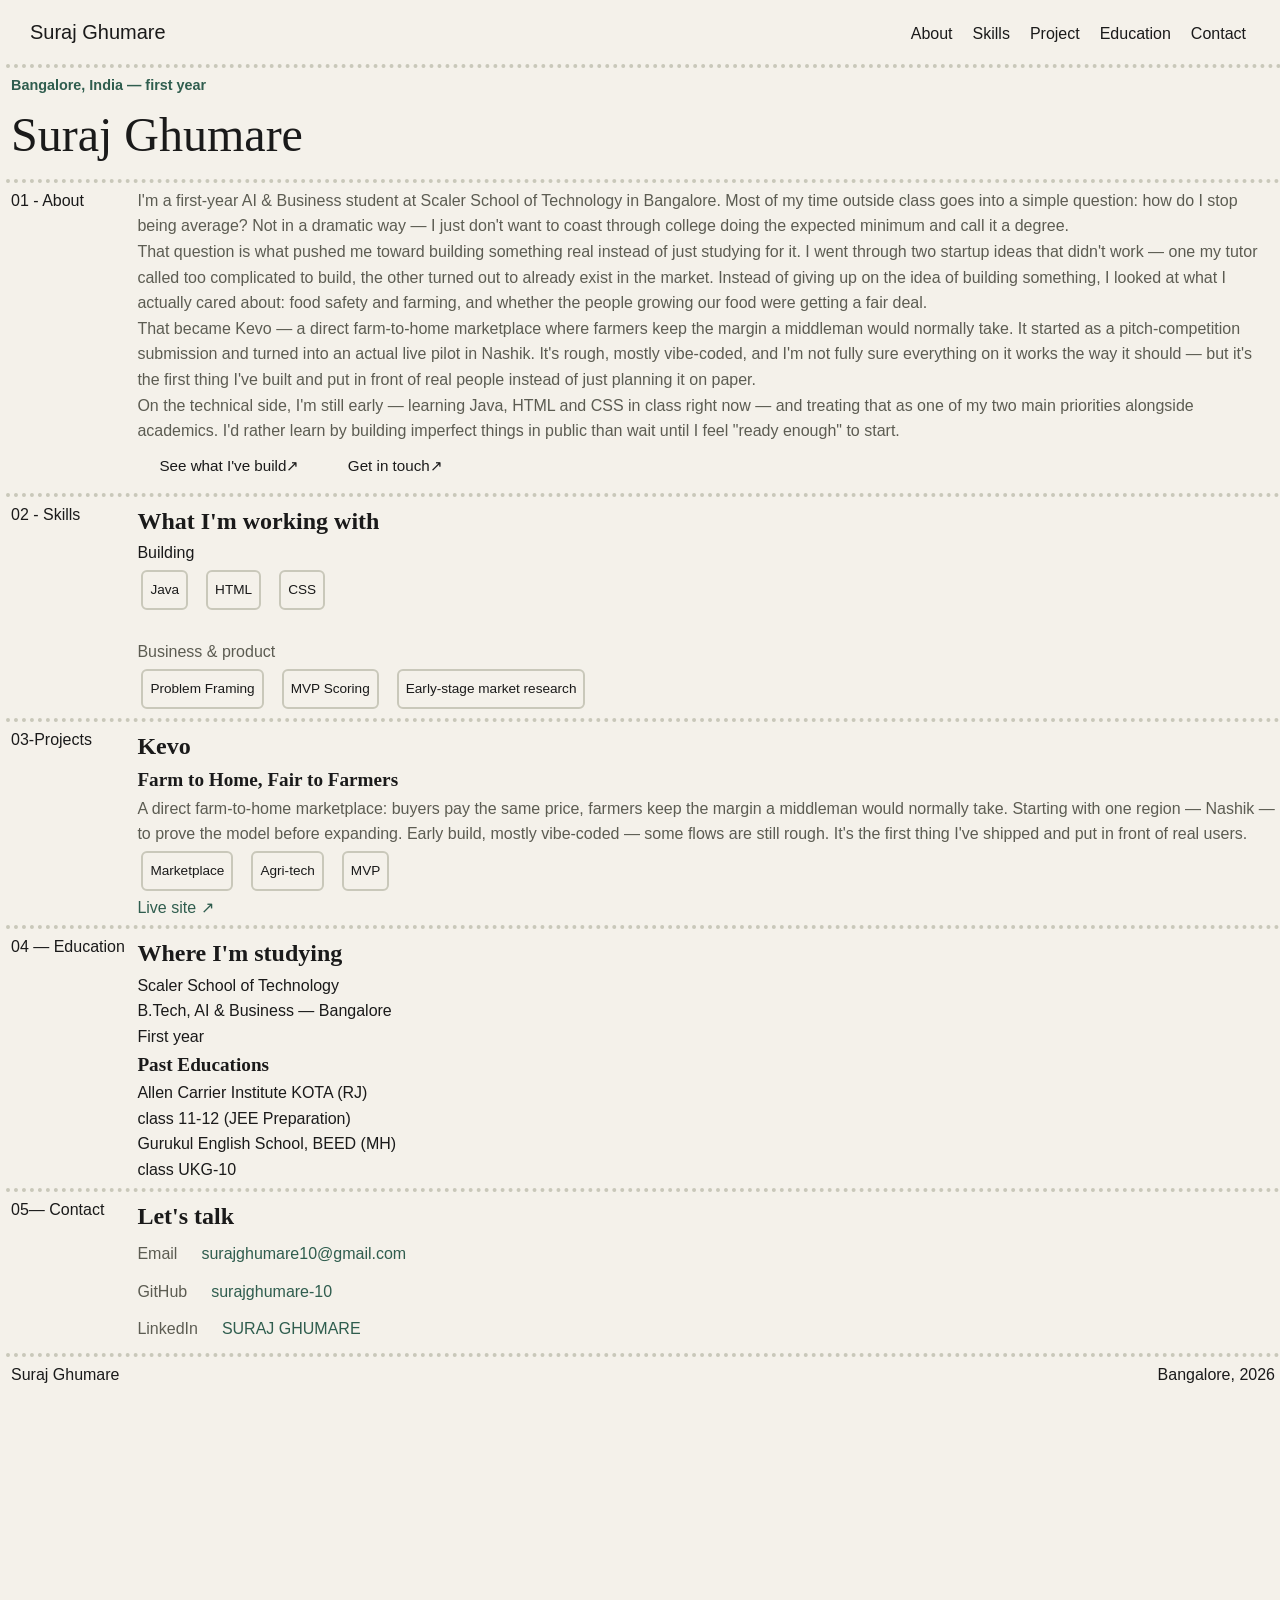
==== index.html @ 46ff794d "Add files via upload" ====
<!DOCTYPE html>
<html lang="en">

<head>
    <meta charset="UTF-8">
    <meta name="viewport" content="width=device-width, initial-scale=1.0">
    <title>SURAJ GHUMARE</title>
    <link rel="stylesheet" href="stylesheet.css">
    <link rel="icon" type="image/png" href="https://wallpapercave.com/wp/wp5206300.jpg">
</head>

<body>

    <header class="header">
        <nav>Suraj Ghumare</nav>
        <nav>
            <div><a href="#About">About</a></div>
            <div><a href="#Skills">Skills</a></div>
            <div><a href="#Project">Project</a></div>
            <div><a href="#Education">Education</a></div>
            <div><a href="#Contact">Contact</a></div>
        </nav>
    </header>

    <section class="intro">
        <div>
            <h5 id="first">Bangalore, India — first year</h5>
            <div id="second">Suraj Ghumare</div>
        </div>
    </section>


    <section class="section" id="About">
        <div class="sectionT"><span class="align">01 - About</span></div>
        <div class="sectionCon">
            <P>I'm a first-year AI & Business student at Scaler School of Technology in Bangalore. Most of my time
                outside class goes into a simple question: how do I stop being average? Not in a dramatic way — I just
                don't want to coast through college doing the expected minimum and call it a degree.</P>
            <p>That question is what pushed me toward building something real instead of just studying for it. I went
                through two startup ideas that didn't work — one my tutor called too complicated to build, the other
                turned out to already exist in the market. Instead of giving up on the idea of building something, I
                looked at what I actually cared about: food safety and farming, and whether the people growing our food
                were getting a fair deal.</p>
            <p>That became Kevo — a direct farm-to-home marketplace where farmers keep the margin a middleman would
                normally take. It started as a pitch-competition submission and turned into an actual live pilot in
                Nashik. It's rough, mostly vibe-coded, and I'm not fully sure everything on it works the way it should —
                but it's the first thing I've built and put in front of real people instead of just planning it on
                paper.</p>
            <p>On the technical side, I'm still early — learning Java, HTML and CSS in class right now — and treating
                that as one of my two main priorities alongside academics. I'd rather learn by building imperfect things
                in public than wait until I feel "ready enough" to start.</p>

            <a href="https://master-ten-kappa.vercel.app/" target="_blank" class="bablu">See what I've build↗</a>
            <a href="https://www.linkedin.com/in/suraj-ghumare-776632293?utm_source=share_via&utm_content=profile&utm_medium=member_ios"
                target="_blank" class="bablu">Get in touch↗</a>
        </div>
    </section>


    <section class="section" id="Skills">
        <div class="sectionT"><span class="align">02 - Skills</span> </div>
        <div class="sectionCon">
            <p>
            <h2>What I'm working with</h2>
            </p>
            <div>Building</div>
            <div class="arrange">
                <div class="box">Java</div>
                <div class="box">HTML</div>
                <div class="box">CSS</div>
            </div>

            <br>
            <P>Business & product</P>
            <div class="arrange">
                <div class="box">Problem Framing</div>
                <div class="box"> MVP Scoring</div>
                <div class="box">Early-stage market research</div>
            </div>
        </div>
    </section>


    <section class="section" id="Project">
        <div class="sectionT"><span class="align">03-Projects</span></div>
        <div>
            <h2>Kevo</h2>
            <div class="sectionCon">

                <h3>Farm to Home, Fair to Farmers</h3>
                <p>A direct farm-to-home marketplace: buyers pay the same price, farmers keep the margin a middleman
                    would normally take. Starting with one region — Nashik — to prove the model before expanding.
                    Early build, mostly vibe-coded — some flows are still rough. It's the first thing I've shipped and
                    put in front of real users.</p>

                <div class="arrange">
                    <div class="box">Marketplace</div>
                    <div class="box">Agri-tech</div>
                    <div class="box">MVP</div>
                </div>
                <a href="https://master-ten-kappa.vercel.app/">Live site ↗</a>
            </div>
        </div>
    </section>


    <section class="section" id="Education">
        <div class="sectionT"><span class="align">04 — Education</span></div>
        <div class="sectionCon">
            <div>
                <h2>Where I'm studying </h2>
            </div>
            <P>
            <div>Scaler School of Technology</div>
            <div>B.Tech, AI & Business — Bangalore</div>
            <div>First year</div>
            </P>

            <div>
                <h3>Past Educations </h3>
            </div>
            <div>Allen Carrier Institute KOTA (RJ)</div>
            <div>class 11-12 (JEE Preparation)</div>
            <div>Gurukul English School, BEED (MH)</div>
            <div>class UKG-10 </div>

        </div>
    </section>


    <section class="section" id="Contact">
        <div class="sectionT"> <span class="align">05— Contact</span></div>
        <div class="sectionCon">
            <div>
                <h2>Let's talk </h2>
            </div>
            <div class="space">
                <P> <span>Email</span></P>
                <span><a href="mailto:surajghumare10@gmail.com" target="_blank">surajghumare10@gmail.com </a></span>
            </div>

            <div class="space">
                <p><span>GitHub</span></p>
                <span><a href="https://github.com/surajghumare-10" target="_blank">surajghumare-10</a></span>
            </div>

            <div class="space">
                <P><span>LinkedIn</span></P>
                <span> <a
                        href="https://www.linkedin.com/in/suraj-ghumare-776632293?utm_source=share_via&utm_content=profile&utm_medium=member_ios"
                        target="_blank">SURAJ
                        GHUMARE</a></span>
            </div>
        </div>
    </section>

    <section>
        <div class="bottom">
            <span>Suraj Ghumare</span>
            <span> Bangalore, 2026</span>
        </div>
    </section>




</body>

</html>
---- stylesheet.css ----
*{
    margin: 0;
    padding: 0;
}
body{
    background-color: #F4F1EA;
    color: #1A1A1A;
    margin-left: 3px;
    padding-left: 3px;
    font-size: 1rem;
    font-family: 'Segoe UI', sans-serif;
    line-height: 1.6;
}
.intro{
    padding-top: 70px;
}
.header {
    margin: 0px;
    padding: 0px;
    display: flex;
    width: 95%;
    justify-content: space-between;
    background-color: #F4F1EA;
    align-items: center;
    padding: 16px 24px;
    position:fixed;
    border-bottom: dotted #C9C8BA 4px;
    padding-right: 100px;

}
nav {
    display: flex;
    gap: 20px;
    font-size:  20px;
}
nav a{
    color:#1A1A1A;
}
nav a:hover {
    color: #2F5D4E;
}
p{
    font-size: 1rem; 
    line-height: 1.6;
    color: #5C5C52;
    font-family: 'Segoe UI', sans-serif;
}
#first{
    color:#2F5D4E ;
    font-size: 0.9rem;
}
#second{
    font-size: 3rem;;
    color: #1A1A1A;
    font-family: 'Georgia', serif;
}
section{
    border-top: dotted #C9C8BA 4px;   
    padding: 5px;
    scroll-margin-top: 90px;

}
.box{
    border: solid #C9C8BA 2px ;
    width: fit-content;
    padding:7px;
    margin:4px;
    color: #1A1A1A;
    font-size: 0.85rem;
    border-radius: 6px; 
  
}
.space{
    display: flex;
    justify-content: flex-start;
    gap: 24px;  
    align-items: center;
    padding: 6px 0;
}
.space span:first-child {
    width: 80px;  
}
.bottom{
    display: flex;
    justify-content:space-between;
    
}
.bottom{
    height: 1000px;
}
.arrange {
      display: flex;
  flex-wrap: wrap;
  flex-direction: row;
  gap: 10px;
  align-items: center;
  align-content: space-around;
}
.About{
    display: flex;
 
}
.section{
    display: grid;
    grid-template-columns: 1fr 9fr;
}
.align{
    width : 100%;
}
a {
    color: #2F5D4E;
    font-family: 'Segoe UI', sans-serif;
}
button{
    border: 1px solid #1A1A1A;
    color: #1A1A1A;
}
h1{
    font-family: 'Georgia', serif;
}
h2{
    font-family: 'Georgia', serif;
    font-size: 1.5rem;

}
h3{
    font-family: 'Georgia', serif;
    font-size: 1.2rem;
}
div {
    font-family: 'Segoe UI', sans-serif;
}
span{
    font-family: 'Segoe UI', sans-serif;
}
nav a {
    font-size: 1rem; 
}
.bablu {
    display: inline-block;
    padding: 10px 22px;
    font-size: 0.95rem;
    border: 1px solid var(--ink);
    border-radius: 6px;
    color: var(--ink);
    text-decoration: none;
    background-color: var(--bg);
}

.bablu:hover {
    background-color: var(--ink);
    color: var(--bg);
}
a{
    text-decoration: none;
}
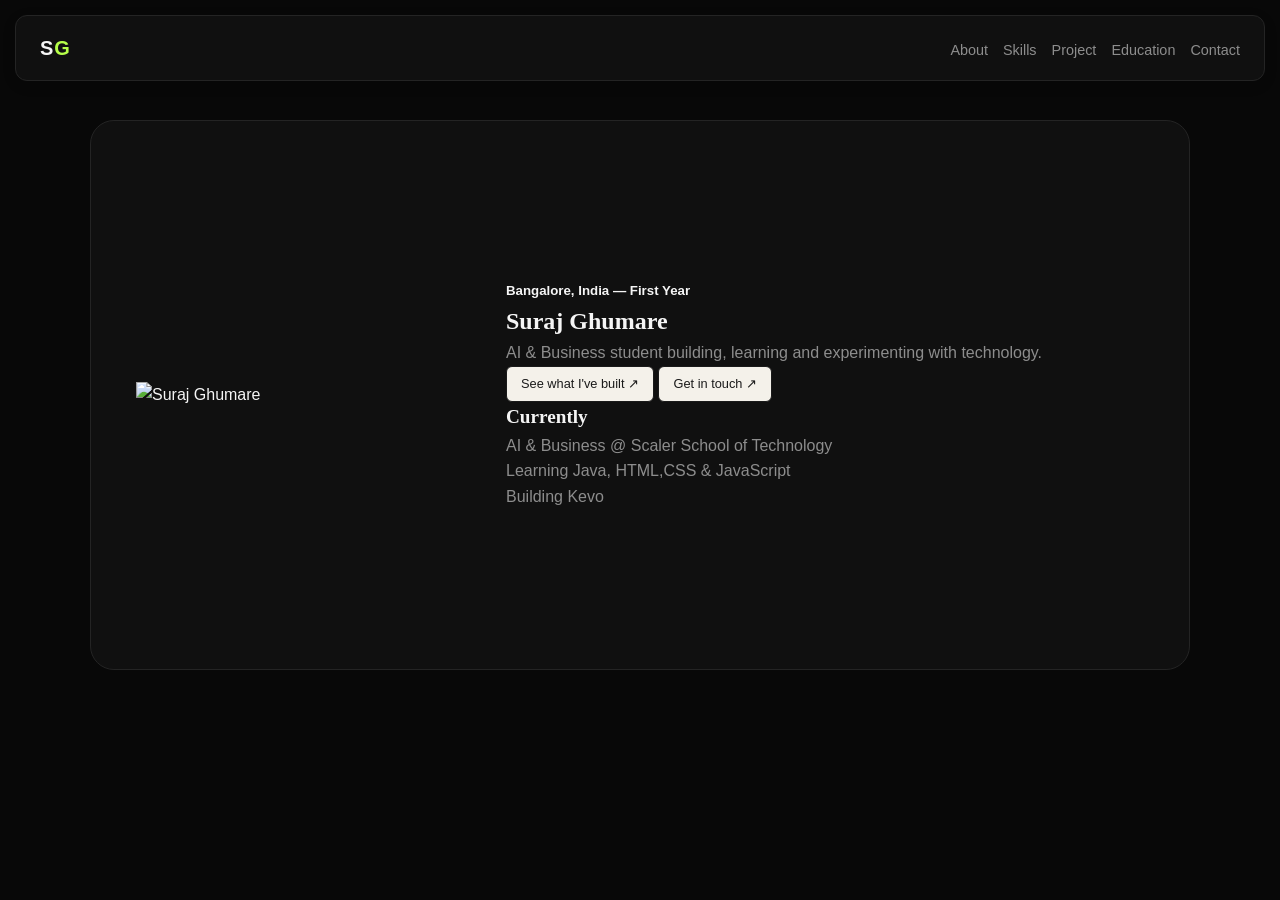
==== commit ae090279: "new project" ====
--- a/index.html
+++ b/index.html
@@ -5,162 +5,69 @@
     <meta charset="UTF-8">
     <meta name="viewport" content="width=device-width, initial-scale=1.0">
     <title>SURAJ GHUMARE</title>
-    <link rel="stylesheet" href="stylesheet.css">
+<link rel="stylesheet" href="index.css">
+<link rel="stylesheet" href="contain.css">
     <link rel="icon" type="image/png" href="https://wallpapercave.com/wp/wp5206300.jpg">
+    
 </head>
 
 <body>
 
     <header class="header">
-        <nav>Suraj Ghumare</nav>
+    <a href="#" class="start">S<span>G</span></a> 
         <nav>
-            <div><a href="#About">About</a></div>
-            <div><a href="#Skills">Skills</a></div>
-            <div><a href="#Project">Project</a></div>
-            <div><a href="#Education">Education</a></div>
-            <div><a href="#Contact">Contact</a></div>
+            <div><a href="about.html" >About</a></div>
+            <div><a href="skills.html" >Skills</a></div>
+            <div><a href="project.html" >Project</a></div>
+            <div><a href="education.html" >Education</a></div>
+            <div><a href="contact.html" >Contact</a></div>
         </nav>
     </header>
 
-    <section class="intro">
-        <div>
-            <h5 id="first">Bangalore, India — first year</h5>
-            <div id="second">Suraj Ghumare</div>
+<section class="homecard">
+
+    <div class="hero-image">
+        <img src="IMG_1296.heic" alt="Suraj Ghumare">
+    </div>
+
+    <div class="homecontent">
+
+        <h5 id="first">Bangalore, India — First Year</h5>
+
+        <h1 id="second">Suraj Ghumare</h1>
+
+        <p class="hero-line">
+            AI & Business student building, learning and experimenting with technology.
+        </p>
+
+        <div class="homebut">
+            <a href="https://master-ten-kappa.vercel.app/"
+                target="_blank"
+                class="bablu"  style="padding: 7px 14px; font-size: 0.8rem; border-radius: 6px;">
+        See what I've built ↗
+            </a>
+
+            <a href="https://www.linkedin.com/in/suraj-ghumare-776632293"
+                target="_blank"
+                class="bablu"  style="padding: 7px 14px; font-size: 0.8rem; border-radius: 6px;">
+    
+                Get in touch ↗
+            </a>
         </div>
-    </section>
 
+        <div class="currently">
 
-    <section class="section" id="About">
-        <div class="sectionT"><span class="align">01 - About</span></div>
-        <div class="sectionCon">
-            <P>I'm a first-year AI & Business student at Scaler School of Technology in Bangalore. Most of my time
-                outside class goes into a simple question: how do I stop being average? Not in a dramatic way — I just
-                don't want to coast through college doing the expected minimum and call it a degree.</P>
-            <p>That question is what pushed me toward building something real instead of just studying for it. I went
-                through two startup ideas that didn't work — one my tutor called too complicated to build, the other
-                turned out to already exist in the market. Instead of giving up on the idea of building something, I
-                looked at what I actually cared about: food safety and farming, and whether the people growing our food
-                were getting a fair deal.</p>
-            <p>That became Kevo — a direct farm-to-home marketplace where farmers keep the margin a middleman would
-                normally take. It started as a pitch-competition submission and turned into an actual live pilot in
-                Nashik. It's rough, mostly vibe-coded, and I'm not fully sure everything on it works the way it should —
-                but it's the first thing I've built and put in front of real people instead of just planning it on
-                paper.</p>
-            <p>On the technical side, I'm still early — learning Java, HTML and CSS in class right now — and treating
-                that as one of my two main priorities alongside academics. I'd rather learn by building imperfect things
-                in public than wait until I feel "ready enough" to start.</p>
+            <h3>Currently</h3>
 
-            <a href="https://master-ten-kappa.vercel.app/" target="_blank" class="bablu">See what I've build↗</a>
-            <a href="https://www.linkedin.com/in/suraj-ghumare-776632293?utm_source=share_via&utm_content=profile&utm_medium=member_ios"
-                target="_blank" class="bablu">Get in touch↗</a>
-        </div>
-    </section>
-
-
-    <section class="section" id="Skills">
-        <div class="sectionT"><span class="align">02 - Skills</span> </div>
-        <div class="sectionCon">
-            <p>
-            <h2>What I'm working with</h2>
-            </p>
-            <div>Building</div>
-            <div class="arrange">
-                <div class="box">Java</div>
-                <div class="box">HTML</div>
-                <div class="box">CSS</div>
-            </div>
-
-            <br>
-            <P>Business & product</P>
-            <div class="arrange">
-                <div class="box">Problem Framing</div>
-                <div class="box"> MVP Scoring</div>
-                <div class="box">Early-stage market research</div>
-            </div>
-        </div>
-    </section>
-
-
-    <section class="section" id="Project">
-        <div class="sectionT"><span class="align">03-Projects</span></div>
-        <div>
-            <h2>Kevo</h2>
-            <div class="sectionCon">
-
-                <h3>Farm to Home, Fair to Farmers</h3>
-                <p>A direct farm-to-home marketplace: buyers pay the same price, farmers keep the margin a middleman
-                    would normally take. Starting with one region — Nashik — to prove the model before expanding.
-                    Early build, mostly vibe-coded — some flows are still rough. It's the first thing I've shipped and
-                    put in front of real users.</p>
-
-                <div class="arrange">
-                    <div class="box">Marketplace</div>
-                    <div class="box">Agri-tech</div>
-                    <div class="box">MVP</div>
-                </div>
-                <a href="https://master-ten-kappa.vercel.app/">Live site ↗</a>
-            </div>
-        </div>
-    </section>
-
-
-    <section class="section" id="Education">
-        <div class="sectionT"><span class="align">04 — Education</span></div>
-        <div class="sectionCon">
-            <div>
-                <h2>Where I'm studying </h2>
-            </div>
-            <P>
-            <div>Scaler School of Technology</div>
-            <div>B.Tech, AI & Business — Bangalore</div>
-            <div>First year</div>
-            </P>
-
-            <div>
-                <h3>Past Educations </h3>
-            </div>
-            <div>Allen Carrier Institute KOTA (RJ)</div>
-            <div>class 11-12 (JEE Preparation)</div>
-            <div>Gurukul English School, BEED (MH)</div>
-            <div>class UKG-10 </div>
+            <p>AI & Business @ Scaler School of Technology</p>
+            <p>Learning Java, HTML,CSS & JavaScript</p>
+            <p>Building Kevo</p>
 
         </div>
-    </section>
 
+    </div>
 
-    <section class="section" id="Contact">
-        <div class="sectionT"> <span class="align">05— Contact</span></div>
-        <div class="sectionCon">
-            <div>
-                <h2>Let's talk </h2>
-            </div>
-            <div class="space">
-                <P> <span>Email</span></P>
-                <span><a href="mailto:surajghumare10@gmail.com" target="_blank">surajghumare10@gmail.com </a></span>
-            </div>
-
-            <div class="space">
-                <p><span>GitHub</span></p>
-                <span><a href="https://github.com/surajghumare-10" target="_blank">surajghumare-10</a></span>
-            </div>
-
-            <div class="space">
-                <P><span>LinkedIn</span></P>
-                <span> <a
-                        href="https://www.linkedin.com/in/suraj-ghumare-776632293?utm_source=share_via&utm_content=profile&utm_medium=member_ios"
-                        target="_blank">SURAJ
-                        GHUMARE</a></span>
-            </div>
-        </div>
-    </section>
-
-    <section>
-        <div class="bottom">
-            <span>Suraj Ghumare</span>
-            <span> Bangalore, 2026</span>
-        </div>
-    </section>
-
+</section>
 
 
 
--- a/index.css
+++ b/index.css
@@ -0,0 +1,68 @@
+* {
+    margin: 0;
+    padding: 0;
+    box-sizing: border-box;
+   
+  
+}
+.intro{
+    padding-top: 100px;
+   
+}
+
+body {
+    background-color: #080808;
+    color:#F5F5F5;
+    font-family: 'Inter', sans-serif;
+    line-height: 1.6;
+    padding : 0 6%;
+    font-size: 1rem;
+}
+p {
+    color:  #8D8D8D;
+}
+
+h1,h2,h3 {
+    color: #F5F5F5;
+    font-family: 'Playfair Display', serif;   
+}
+h2{
+    font-size: 1.5rem;
+}
+h3{
+    font-size: 1.2rem;
+}
+
+a {
+    color: #B6FF4A;
+    text-decoration: none;
+}
+.start {
+    color: #F5F5F5;
+}
+
+.start span {
+    color: #B6FF4A;
+}
+@media (max-width: 768px) {
+    .section {
+        grid-template-columns: 1fr;
+    }
+}
+.homecard {
+    max-width: 1100px;
+    margin: 120px auto 80px;
+
+    display: grid;
+    grid-template-columns: 320px 1fr;
+    gap: 50px;
+    align-items: center;
+
+    background-color: #101010;
+    border: 1px solid #242424;
+    border-radius: 24px;
+
+    padding: 45px;
+
+    min-height: 550px;
+}
--- a/contain.css
+++ b/contain.css
@@ -0,0 +1,122 @@
+.header {
+    margin: 0px;
+    padding: 0px;
+    display: flex;
+    justify-content: space-between;
+    background-color: #101010;
+    align-items: center;
+    padding: 16px 24px;
+    position:fixed;
+    border: 1px solid #242424;
+    border-radius: 12px;
+    box-shadow: 0 4px 15px rgba(0, 0, 0, 0.08);
+    top: 15px;
+    left: 15px;
+    right: 15px;
+    z-index: 1000;
+}
+nav {
+    display: flex;
+    gap: 15px;
+    font-size:  20px;
+}
+nav a{
+    color:#8D8D8D;
+        font-size: 0.9rem; 
+}
+nav a:hover {
+    color:  #B6FF4A;
+}
+@media (max-width: 700px) {
+    nav {
+        gap: 6px;
+    }
+    nav a {
+        font-size: 0.75rem;
+        padding: 5px;
+    }
+}
+.start {
+    font-size: 20px;
+    font-weight: bold;
+    letter-spacing: 1px;
+    color:  #F5F5F5;
+}
+
+.start span {
+    color:  #B6FF4A;
+}
+
+.section{
+    background-color: transparent;
+    border: 1px solid #D8D4C8;
+    border-radius: 16px;
+    border-top: 1px solid #242424;
+    display: grid;
+    grid-template-columns: 1fr 9fr;
+    padding:  120px 0 70px;
+    gap: 40px;
+    scroll-margin-top: 100px;
+  padding-top: 120px;
+    margin-top: 95px;
+}
+.sectionCon{
+    transition: 0.3s;
+    background-color: #101010;;
+    border: 1px solid #242424;
+    border-radius: 16px;
+    padding: 30px;
+    margin-bottom: 25px;
+    line-height: 1.7;
+}
+.sectionCon:hover{
+        transform: translateY(-5px);
+    border-color:  #B6FF4A;
+}
+.sectionCon p {
+    margin-bottom: 20px;
+}
+.align{
+    width : 100%;
+     color: #B6FF4A;
+}
+.arrange {
+      display: flex;
+  flex-wrap: wrap;
+  flex-direction: row;
+  gap: 10px;
+  align-items: center;
+  align-content: space-around;
+}
+.box{
+    background-color:#101010;
+    width: fit-content;
+    padding:8px 14px;
+    margin:4px;
+    color: #F5F5F5;
+    font-size: 0.85rem;
+    border: 1px solid #242424;
+    border-radius: 20px; 
+    transition: 0.25s;
+}
+.box:hover{
+    background-color: #B6FF4A;
+    color: #080808;
+    transform: translateY(-3px);
+
+}
+.bablu {
+    display: inline-block;
+    padding: 10px 22px;
+    font-size: 0.95rem;
+    border: 1px solid #1A1A1A;
+    border-radius: 6px;
+    color: #1A1A1A;
+    text-decoration: none;
+    background-color: #F4F1EA;
+}
+
+.bablu:hover {
+    background-color: #1A1A1A;
+    color: #F4F1EA;
+}
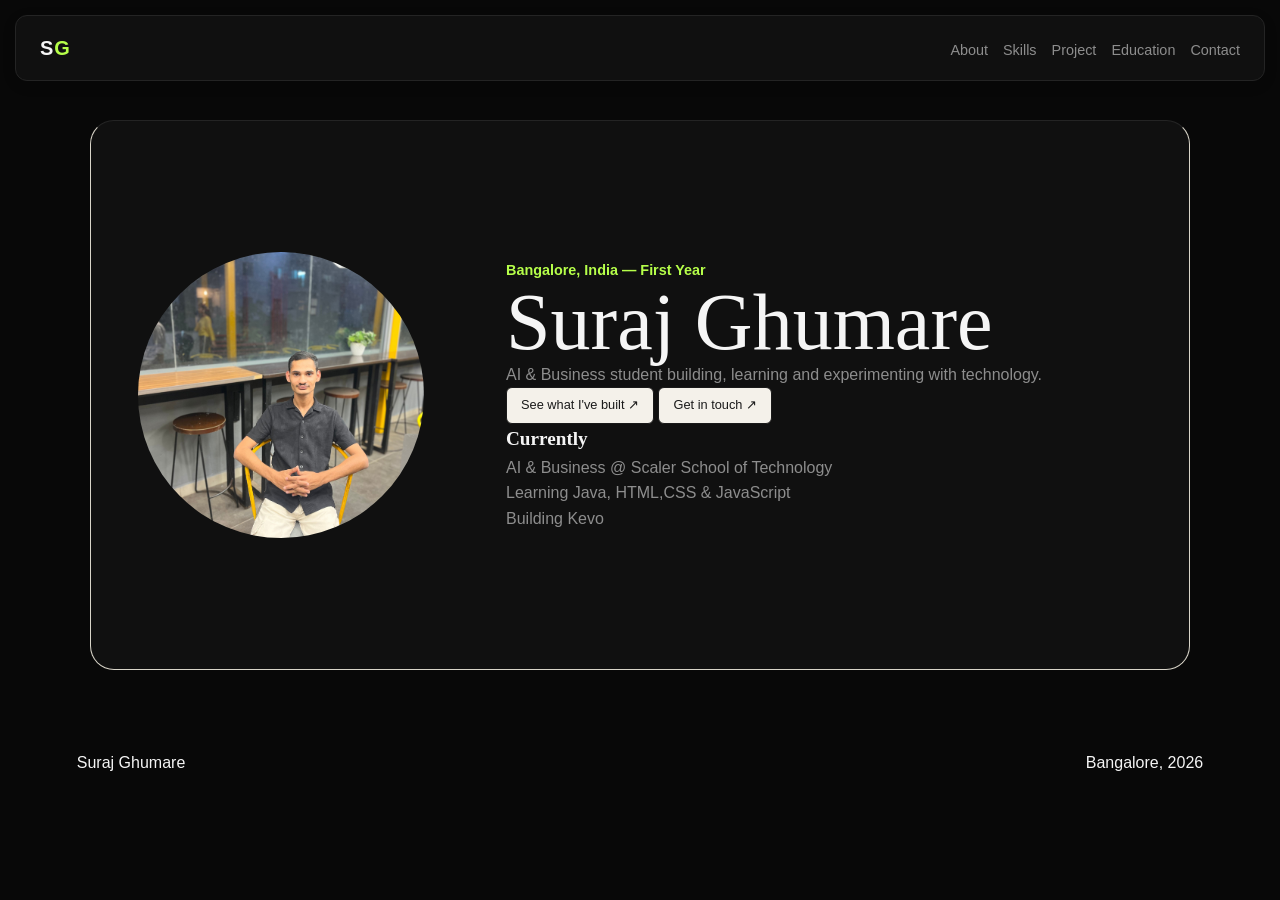
==== commit cea14085: "Add files via upload" ====
--- a/index.html
+++ b/index.html
@@ -5,71 +5,74 @@
     <meta charset="UTF-8">
     <meta name="viewport" content="width=device-width, initial-scale=1.0">
     <title>SURAJ GHUMARE</title>
-<link rel="stylesheet" href="index.css">
-<link rel="stylesheet" href="contain.css">
+    <link rel="stylesheet" href="home.css">
+    <link rel="stylesheet" href="contain.css">
     <link rel="icon" type="image/png" href="https://wallpapercave.com/wp/wp5206300.jpg">
-    
+
 </head>
 
 <body>
 
     <header class="header">
-    <a href="#" class="start">S<span>G</span></a> 
+        <a href="#" class="start">S<span>G</span></a>
         <nav>
-            <div><a href="about.html" >About</a></div>
-            <div><a href="skills.html" >Skills</a></div>
-            <div><a href="project.html" >Project</a></div>
-            <div><a href="education.html" >Education</a></div>
-            <div><a href="contact.html" >Contact</a></div>
+            <div><a href="about.html">About</a></div>
+            <div><a href="skills.html">Skills</a></div>
+            <div><a href="project.html">Project</a></div>
+            <div><a href="education.html">Education</a></div>
+            <div><a href="contact.html">Contact</a></div>
         </nav>
     </header>
 
-<section class="homecard">
+    <section class="homecard">
 
-    <div class="hero-image">
-        <img src="IMG_1296.heic" alt="Suraj Ghumare">
-    </div>
-
-    <div class="homecontent">
-
-        <h5 id="first">Bangalore, India — First Year</h5>
-
-        <h1 id="second">Suraj Ghumare</h1>
-
-        <p class="hero-line">
-            AI & Business student building, learning and experimenting with technology.
-        </p>
-
-        <div class="homebut">
-            <a href="https://master-ten-kappa.vercel.app/"
-                target="_blank"
-                class="bablu"  style="padding: 7px 14px; font-size: 0.8rem; border-radius: 6px;">
-        See what I've built ↗
-            </a>
-
-            <a href="https://www.linkedin.com/in/suraj-ghumare-776632293"
-                target="_blank"
-                class="bablu"  style="padding: 7px 14px; font-size: 0.8rem; border-radius: 6px;">
-    
-                Get in touch ↗
-            </a>
-        </div>
-
-        <div class="currently">
-
-            <h3>Currently</h3>
-
-            <p>AI & Business @ Scaler School of Technology</p>
-            <p>Learning Java, HTML,CSS & JavaScript</p>
-            <p>Building Kevo</p>
+        <div class="home-img">
+            <img src="img_1297.jpg"alt="Suraj Ghumare">
 
         </div>
 
-    </div>
+        <div class="homecontent">
 
-</section>
+            <h5 id="first">Bangalore, India — First Year</h5>
+
+            <h1 id="second">Suraj Ghumare</h1>
+
+            <p class="hero-line">
+                AI & Business student building, learning and experimenting with technology.
+            </p>
+
+            <div class="homebut">
+                <a href="https://master-ten-kappa.vercel.app/" target="_blank" class="bablu"
+                    style="padding: 7px 14px; font-size: 0.8rem; border-radius: 6px;">
+                    See what I've built ↗
+                </a>
+
+                <a href="https://www.linkedin.com/in/suraj-ghumare-776632293" target="_blank" class="bablu"
+                    style="padding: 7px 14px; font-size: 0.8rem; border-radius: 6px;">
+
+                    Get in touch ↗
+                </a>
+            </div>
+
+            <div class="currently">
+
+                <h3>Currently</h3>
+
+                <p>AI & Business @ Scaler School of Technology</p>
+                <p>Learning Java, HTML,CSS & JavaScript</p>
+                <p>Building Kevo</p>
 
 
+            </div>
+
+        </div>
+
+    </section>
+
+    <div class="bottom">
+        <span>Suraj Ghumare</span>
+        <span>Bangalore, 2026</span>
+    </div>
 
 </body>
 
--- a/home.css
+++ b/home.css
@@ -0,0 +1,138 @@
+* {
+    margin: 0;
+    padding: 0;
+    box-sizing: border-box;
+
+
+}
+
+.intro {
+    padding-top: 100px;
+
+}
+
+body {
+    background-color: #080808;
+    color: #F5F5F5;
+    font-family: 'Inter', sans-serif;
+    line-height: 1.6;
+    padding: 0 6%;
+    font-size: 1rem;
+}
+
+p {
+    font-size: 1rem;
+    line-height: 1.6;
+    color: #8D8D8D;
+    font-family: 'Inter', sans-serif;
+}
+
+h1,
+h2,
+h3 {
+    color: #F5F5F5;
+    font-family: 'Playfair Display', serif;
+}
+
+h2 {
+    font-size: 1.5rem;
+}
+
+h3 {
+    font-size: 1.2rem;
+}
+
+a {
+    color: #B6FF4A;
+    text-decoration: none;
+}
+
+.start {
+    color: #F5F5F5;
+}
+
+.start span {
+    color: #B6FF4A;
+}
+
+#first {
+    color: #B6FF4A;
+    font-size: 0.9rem;
+}
+
+#second {
+    font-size: 5rem;
+    ;
+    color: #F5F5F5;
+    font-family: 'Playfair Display', serif;
+    font-weight: 100;
+    line-height: 1;
+}
+
+#second:hover {
+    color: #B6FF4A;
+}
+
+.bottom {
+    display: flex;
+    justify-content: space-between;
+}
+
+
+
+section {
+    border-top: 1px dotted #242424;
+    padding: 5px;
+    scroll-margin-top: 90px;
+}
+
+
+@media (max-width: 768px) {
+    .section {
+        grid-template-columns: 1fr;
+    }
+}
+
+.homecard {
+    max-width: 1100px;
+    margin: 120px auto 80px;
+
+    display: grid;
+    grid-template-columns: 320px 1fr;
+    gap: 50px;
+    align-items: center;
+
+    background-color: #101010;
+    border: 1px solid #D8D4C8;
+    border-top: 1px solid #242424;
+    border-radius: 24px;
+
+    padding: 45px;
+
+    min-height: 550px;
+}
+
+.home-img {
+    width: 290px;
+    height: 290px;
+    border-radius: 50%;
+    overflow: hidden;
+    border: 2px solid transparent;
+    transition: 0.3s ease;
+}
+
+.home-img img {
+    width: 100%;
+    height: 100%;
+    object-fit: cover;
+    display: block;
+    transition: transform 0.3s ease;
+}
+
+.home-img:hover {
+    border-color: #B6FF4A;
+}
+
+.home-img:hover img {
+    transform: scale(1.08);
+}
--- a/contain.css
+++ b/contain.css
@@ -6,7 +6,7 @@
     background-color: #101010;
     align-items: center;
     padding: 16px 24px;
-    position:fixed;
+    position: fixed;
     border: 1px solid #242424;
     border-radius: 12px;
     box-shadow: 0 4px 15px rgba(0, 0, 0, 0.08);
@@ -15,96 +15,111 @@
     right: 15px;
     z-index: 1000;
 }
+
 nav {
     display: flex;
     gap: 15px;
-    font-size:  20px;
+    font-size: 20px;
 }
-nav a{
-    color:#8D8D8D;
-        font-size: 0.9rem; 
+
+nav a {
+    color: #8D8D8D;
+    font-size: 0.9rem;
 }
+
 nav a:hover {
-    color:  #B6FF4A;
+    color: #B6FF4A;
 }
+
 @media (max-width: 700px) {
     nav {
         gap: 6px;
     }
+
     nav a {
         font-size: 0.75rem;
         padding: 5px;
     }
 }
+
 .start {
     font-size: 20px;
     font-weight: bold;
     letter-spacing: 1px;
-    color:  #F5F5F5;
+    color: #F5F5F5;
 }
 
 .start span {
-    color:  #B6FF4A;
+    color: #B6FF4A;
 }
 
-.section{
+.section {
     background-color: transparent;
     border: 1px solid #D8D4C8;
     border-radius: 16px;
     border-top: 1px solid #242424;
     display: grid;
     grid-template-columns: 1fr 9fr;
-    padding:  120px 0 70px;
+    padding: 120px 0 70px;
     gap: 40px;
     scroll-margin-top: 100px;
-  padding-top: 120px;
+    padding-top: 120px;
     margin-top: 95px;
 }
-.sectionCon{
+
+.sectionCon {
     transition: 0.3s;
-    background-color: #101010;;
+    background-color: #101010;
+    ;
     border: 1px solid #242424;
     border-radius: 16px;
     padding: 30px;
     margin-bottom: 25px;
     line-height: 1.7;
 }
-.sectionCon:hover{
-        transform: translateY(-5px);
-    border-color:  #B6FF4A;
+
+.sectionCon:hover {
+    transform: translateY(-5px);
+    border-color: #B6FF4A;
 }
+
 .sectionCon p {
     margin-bottom: 20px;
 }
-.align{
-    width : 100%;
-     color: #B6FF4A;
+
+.align {
+    width: 100%;
+    color: #B6FF4A;
 }
+
 .arrange {
-      display: flex;
-  flex-wrap: wrap;
-  flex-direction: row;
-  gap: 10px;
-  align-items: center;
-  align-content: space-around;
+    display: flex;
+    flex-wrap: wrap;
+    flex-direction: row;
+    gap: 10px;
+    align-items: center;
+    align-content: space-around;
 }
-.box{
-    background-color:#101010;
+
+.box {
+    background-color: #101010;
     width: fit-content;
-    padding:8px 14px;
-    margin:4px;
+    padding: 8px 14px;
+    margin: 4px;
     color: #F5F5F5;
     font-size: 0.85rem;
     border: 1px solid #242424;
-    border-radius: 20px; 
+    border-radius: 20px;
     transition: 0.25s;
 }
-.box:hover{
+
+.box:hover {
     background-color: #B6FF4A;
     color: #080808;
     transform: translateY(-3px);
 
 }
+
 .bablu {
     display: inline-block;
     padding: 10px 22px;
